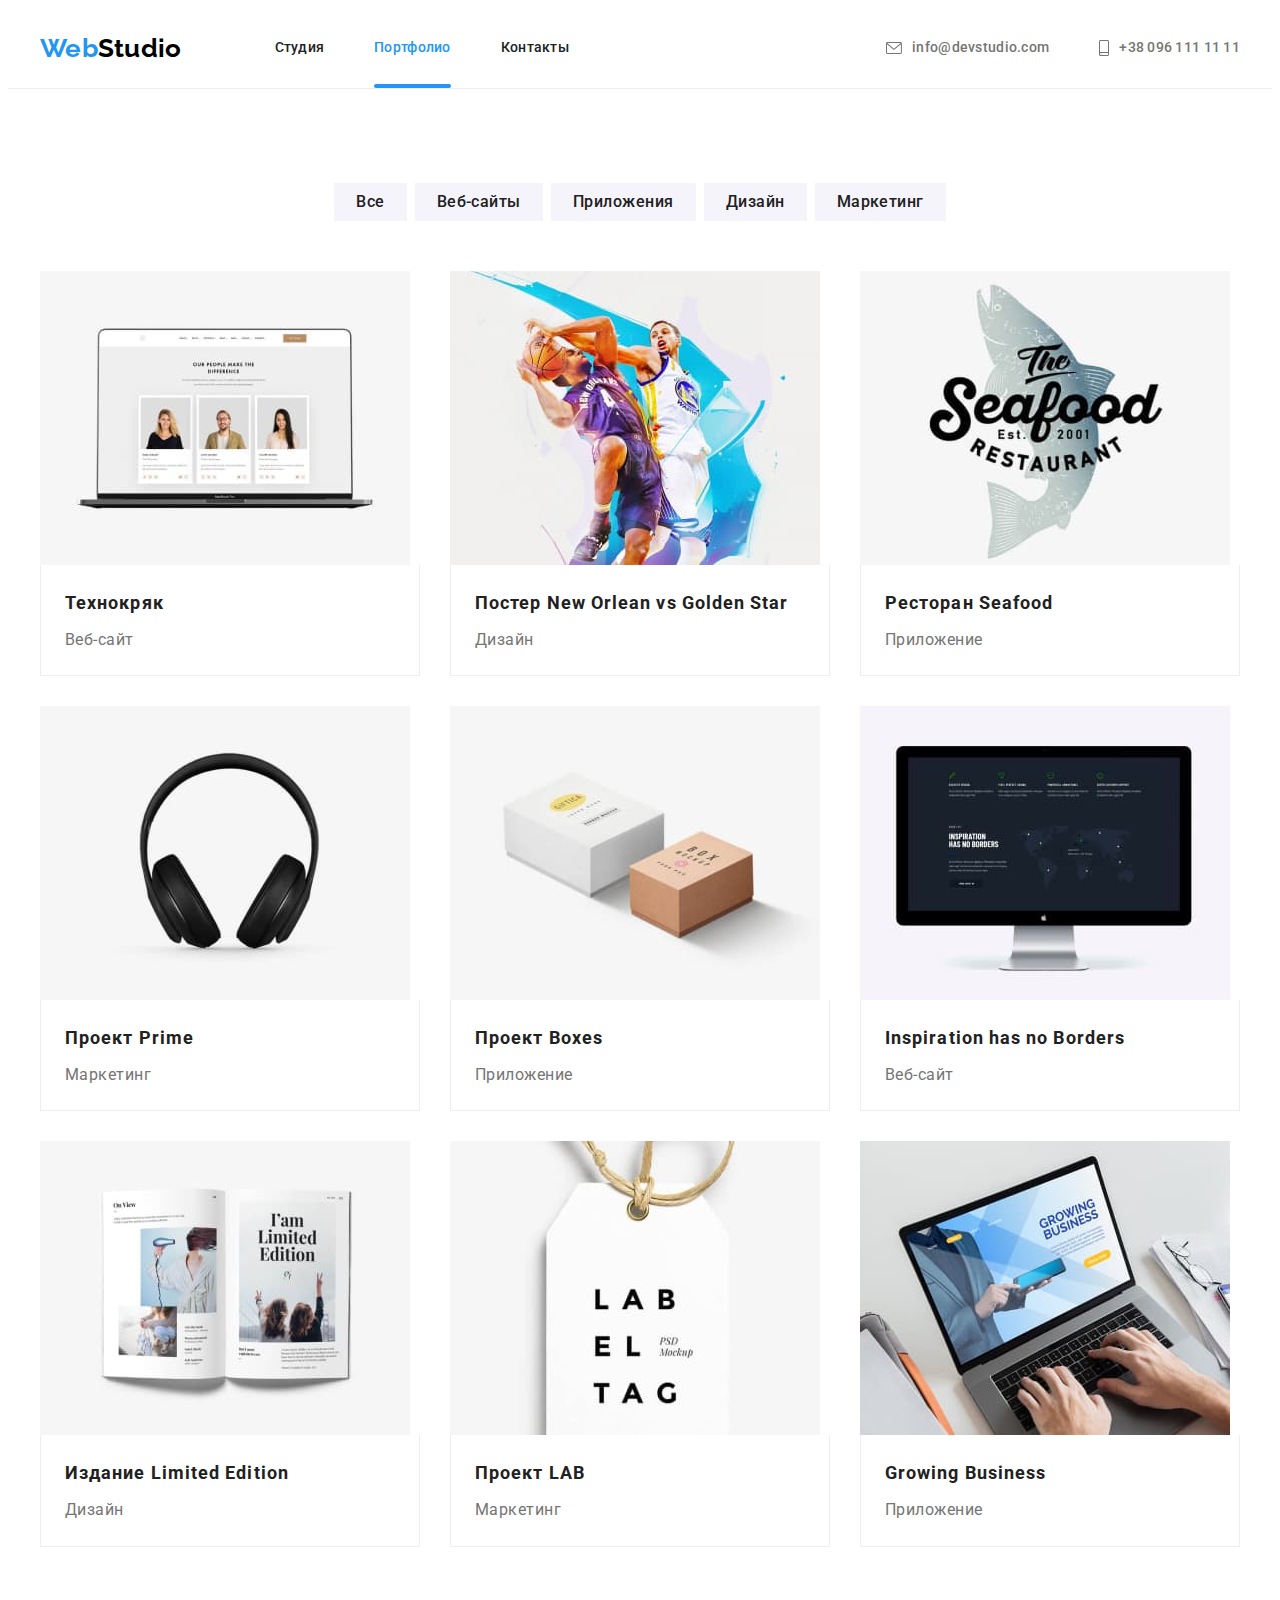
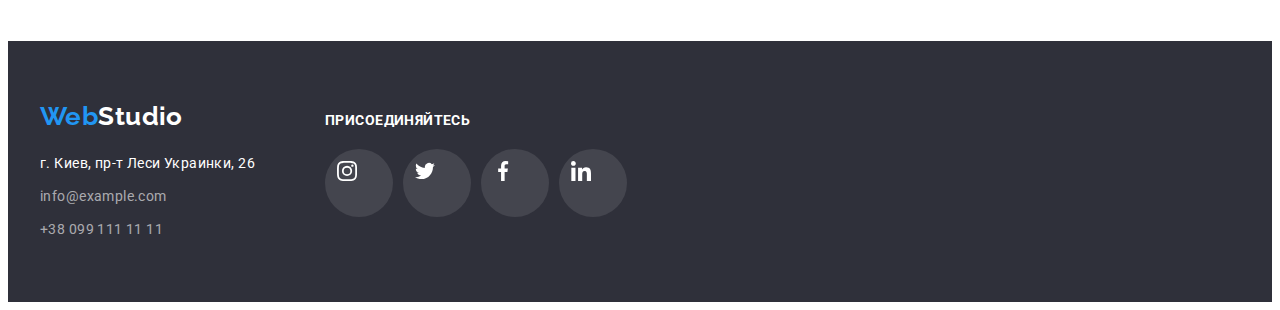
==== portfolio.html @ f6c17d94 "sass" ====
<!DOCTYPE html>
<html lang="ru">
<head>
    <meta charset="UTF-8">
    <meta http-equiv="X-UA-Compatible" content="IE=edge">
    <meta name="viewport" content="width=device-width, initial-scale=1.0">
    <title>Portfolio</title>
    <link rel="preconnect" href="https://fonts.gstatic.com">
    <link href="https://fonts.googleapis.com/css2?family=Raleway:wght@700&family=Roboto:wght@400;500;700&display=swap"
    rel="stylesheet">
    <link rel="stylesheet" href="https://cdnjs.cloudflare.com/ajax/libs/modern-normalize/1.0.0/modern-normalize.min.css"
        integrity="sha512-ISS7cAi1PEhQ8jnbJpJZMd29NlhNj4AWYyLOSp2CE/CsHxTCu+r+t0D2yoJudVrd0/8fTVPUVDzY5Tvli75u/g=="
        crossorigin="anonymous" referrerpolicy="no-referrer" />
    <link rel="stylesheet" href="./css/styles.css">
</head>

<body>
    <!-- Header -->
    <header class="header">
        <div class="container main-nav">
            <nav>
                <div class="main-nav">
                    <a href="" class="logo"><span class="logo-web">Web</span>Studio</a>
                    <ul class="site-nav">
                        <li class="item"><a href="index.html" class="site-nav-list">Студия</a></li>
                        <li class="item"><a href="portfolio.html" class="site-nav-list current">Портфолио</a></li>
                        <li class="item"><a href="" class="site-nav-list">Контакты</a></li>
                    </ul>
                </div>
            </nav>
            <ul class="site-link">
                <li class="item">
                    <a href="info@devstudio.com" class="link">
                        <svg class="header-icons" width=16px height=12px>
                            <use href="./images/icons.svg#icon-envelope"></use>
                        </svg>
                        info@devstudio.com</a>
                </li>
                <li class="item"><a href="tel:+380961111111" class="link">
                        <svg class="header-icons" width=10px height=16px>
                            <use href="./images/icons.svg#icon-smartphone"></use>
                        </svg>
                        +38 096 111 11 11</a></li>
            </ul>
        </div>
    </header>

    <section class="product-section">
        <!-- Скрытый заголовок -->
        <div class="container">
        <h1 class="visually-hidden">Продукт</h1>
        <ul class="product-list">
            <li class="item"><button type="button" class="product-button">Все</button></li>
            <li class="item"><button type="button" class="product-button">Веб-сайты</button></li>
            <li class="item"><button type="button" class="product-button">Приложения</button></li>
            <li class="item"><button type="button" class="product-button">Дизайн</button></li>
            <li class="item"><button type="button" class="product-button">Маркетинг</button></li>
        </ul>
        <ul class="products">
            <li class="product-item">
                <div class="portfolio-overlay">
                <img src="images/nout.jpg" alt="Веб-сайт" width="370">
                <div class="portfolio-text">
                    <p class="p-text">
                        Технокряк это современная площадка распространения коронавируса. Компании используют эту платформу для цифрового
                        шпионажа и атак на защищённые сервера конкурентов.
                    </p>
                </div>
                </div>
                <div class="title-description">
                <h2 class="product-title">Технокряк</h2>
                <p class="product-description">Веб-сайт</p>
                </div>
            </li>
            <li class="product-item"><img src="images/basket.jpg" alt="Баскетбольный постер" width="370">
                <div class="title-description">
                <h2 class="product-title">Постер New Orlean vs Golden Star</h2>
                <p class="product-description">Дизайн</p>
                </div>
            </li>
            <li class="product-item"><img src="images/seafood.jpg" alt="Логотип ресторана" width="370">
                <div class="title-description">
                <h2 class="product-title">Ресторан Seafood</h2>
                <p class="product-description">Приложение</p>
                </div>
            </li>
            <li class="product-item"><img src="images/axe.jpg" alt="Наушники" width="370">
                <div class="title-description">
                <h2 class="product-title">Проект Prime</h2>
                <p class="product-description">Маркетинг</p>
                </div>
            </li>
            <li class="product-item"><img src="images/box.jpg" alt="Коробки" width="370">
                <div class="title-description">
                <h2 class="product-title">Проект Boxes</h2>
                <p class="product-description">Приложение</p>
                </div>
            </li>
            <li class="product-item"><img src="images/mon.jpg" alt="Экран компьютера" width="370">
                <div class="title-description">
                <h2 class="product-title">Inspiration has no Borders</h2>
                <p class="product-description">Веб-сайт</p>
                </div>
            </li>
            <li class="product-item"><img src="images/mag.jpg" alt="Журнал" width="370">
                <div class="title-description">
                <h2 class="product-title">Издание Limited Edition</h2>
                <p class="product-description">Дизайн</p>
                </div>
            </li>
            <li class="product-item"><img src="images/bir.jpg" alt="Бирка" width="370">
                <div class="title-description">
                <h2 class="product-title">Проект LAB</h2>
                <p class="product-description">Маркетинг</p>
                </div>
            </li>
            <li class="product-item"><img src="images/work.jpg" alt="Ноутбук" width="370">
                <div class="title-description">
                <h2 class="product-title">Growing Business</h2>
                <p class="product-description">Приложение</p>
                </div>

        </ul>
        </div>

    </section>


<!-- Footer  -->
<footer class="footer">
    <div class="footer-container">
        <div class="address-div">
            <a href="" class="logo-footer"><span class="logo-web">Web</span>Studio</a>
            <address class="address">
                <span class="address-company">г. Киев, пр-т Леси Украинки, 26</span>
                <a href="info@example.com" class="address-link">info@example.com</a>
                <a href="tel:+380991111111" class="address-link">+38 099 111 11 11</a>
            </address>
        </div>
        <div class="address-social">
            <p class="social-tittle">Присоединяйтесь</p>
            <ul class="social-icons">
                <li class="list-social">
                    <a href="" class="footer-link">
                        <svg class="footer-svg">
                            <use href="./images/icons.svg#icon-instagram"></use>
                        </svg>
                    </a>
                </li>
                <li class="list-social">
                    <a href="" class="footer-link">
                        <svg class="footer-svg">
                            <use href="./images/icons.svg#icon-twitter"></use>
                        </svg>
                    </a>
                </li>
                <li class="list-social">
                    <a href="" class="footer-link">
                        <svg class="footer-svg">
                            <use href="./images/icons.svg#icon-facebook"></use>
                        </svg>
                    </a>
                </li>
                <li class="list-social">
                    <a href="" class="footer-link">
                        <svg class="footer-svg">
                            <use href="./images/icons.svg#icon-linkedin"></use>
                        </svg>
                    </a>
                </li>
            </ul>
        </div>
    </div>

</footer>

</body>

</html>
---- css/styles.css ----
/* title text  #212121 */
/* description #757575 */
:root {
  --title-text-color: #212121;
  --description-color: #757575;
  --accent-color: #2196f3;
  --white-color: #ffffff;
  --icons-color: #afb1b8;
  --bcg-footer: #2f303a;
  --main-margin: 30px;
}
ul {
  list-style: none;
  margin: 0;
  padding: 0;
}
p {
  margin: 0;
  padding: 0;
}

h1,
h2,
h3,
h4,
h5,
h6 {
  margin: 0;
  padding: 0;

  color: var(--title-text-color);

  font-weight: 500;
  font-size: 16px;
  line-height: 1.19;
  letter-spacing: 0.03em;
}

.container {
  width: 1200px;
  margin: 0 auto;
  padding-left: 15px;
  padding-right: 15px;
}

.section {
  padding-top: 94px;
}

img {
  display: block;
}

body {
  color: var(--description-color);

  font-family: Roboto, sans-serif;
  font-weight: 400;
  font-size: 14px;
  line-height: 1.71;
  letter-spacing: 0.03em;
}
/* HEADER  */
.header {
  border-bottom: 1px solid #ececec;

  background-color: var(--white-color);

  font-weight: 500;
  font-size: 14px;
  line-height: 1.14;
  letter-spacing: 0.02em;
}

.main-nav {
  display: flex;
  align-items: center;
}

.site-nav {
  display: flex;
}

.site-nav .item:not(:last-child),
.site-link .item:not(:last-child) {
  margin-right: 50px;
}
.site-link {
  display: flex;
  margin-left: auto;
}

.site-nav .site-nav-list {
  position: relative;
  display: block;
  padding: 32px 0;

  color: var(--title-text-color);
  text-decoration: none;

  transition: 250ms cubic-bezier(0.4, 0, 0.2, 1);
}
.site-nav .site-nav-list:hover,
.site-nav .site-nav-list:focus {
  color: var(--accent-color);
}
.site-nav .site-nav-list.current {
  color: var(--accent-color);
}

.site-nav-list.current::after {
  content: '';
  position: absolute;
  left: 0;
  bottom: 0;
  height: 4px;
  width: 100%;
  background-color: var(--accent-color);
  border-radius: 2px;
}
.site-link .link {
  display: flex;
  align-items: center;
  padding: 32px 0;

  color: var(--description-color);
  text-decoration: none;

  transition: 250ms cubic-bezier(0.4, 0, 0.2, 1);
}

.site-link .link:hover,
.site-link .link:focus {
  color: var(--accent-color);
}

.logo {
  margin-right: 93px;
}

.logo-web {
  color: var(--accent-color);
}

.header .logo {
  color: #000000;
  text-decoration: none;

  font-family: Raleway, sans-serif;
  font-weight: 700;
  font-size: 26px;
  line-height: 1.19;
}

.link .header-icons {
  border: none;
  fill: currentColor;
  margin-right: 10px;
}

/* HERO  */
.hero {
  background-color: #2f303a;
  background-image: linear-gradient(
      to right,
      rgba(47, 48, 58, 0.4),
      rgba(47, 48, 58, 0.4)
    ),
    url(../images/overlay.jpg);
  background-repeat: no-repeat;
  height: 600px;
  max-width: 1600px;
  background-size: cover;
  background-position: center;
  margin-left: auto;
  margin-right: auto;
  text-align: center;
  padding: 200px 0px;
}

.hero .hero-title {
  display: inline-block;
  color: var(--white-color);

  width: 696px;

  margin-top: 0;
  margin-bottom: var(--main-margin);

  font-weight: 900;
  font-size: 44px;
  line-height: 1.37;
  letter-spacing: 0.06em;
  text-transform: uppercase;
}

.hero .button {
  min-width: 200px;
  padding: 10px 32px;
  border: transparent;
  border-radius: 4px;

  background-color: var(--accent-color);
  color: var(--white-color);

  font-weight: 700;
  font-size: 16px;
  line-height: 1.87;
  letter-spacing: 0.06em;
  cursor: pointer;
}

.backdrop {
  position: fixed;
  width: 100%;
  height: 100%;

  background-color: rgba(0, 0, 0, 0.2);

  top: 0;
  left: 0;

  z-index: 1;

  opacity: 1;
  transition: opacity 250ms cubic-bezier(0.4, 0, 0.2, 1);
}

.backdrop.is-hidden {
  opacity: 0;
  pointer-events: none;
}

.modal {
  position: absolute;
  width: 528px;
  height: 581px;

  background-color: var(--white-color);

  border-radius: 4px;

  top: 50%;
  left: 50%;
  transform: translate(-50%, -50%);

  transition: transform 250ms cubic-bezier(0.4, 0, 0.2, 1);
}
.form {
  display: flex;
  flex-direction: column;
  padding: 0 40px;
}

.label {
  position: relative;
  display: flex;
  flex-direction: column;
  justify-content: flex-start;
  align-items: center;
}

.label-name {
  position: absolute;

  top: 0;
  left: 0;
  transform: translatey(-15px);

  font-size: 12px;
  line-height: 0.8;

  margin-bottom: 4px;

  letter-spacing: 0.01em;

  color: var(--description-color);
}

.form-icons {
  position: absolute;
  top: 0;
  left: 0;
  transform: translate(50%, 60%);

  transition: transform 250ms cubic-bezier(0.4, 0, 0.2, 1);
}

.bold {
  font-weight: 700;
  font-size: 20px;
  line-height: 0.8;
  text-align: center;
  letter-spacing: 0.03em;

  color: var(--title-text-color);

  margin-top: 40px;
  margin-bottom: 30px;
}

.input {
  width: 448px;
  height: 40px;
  border: 1px solid rgba(33, 33, 33, 0.2);
  border-radius: 4px;

  padding-left: 40px;

  margin-bottom: 28px;

  transition: transform 250ms cubic-bezier(0.4, 0, 0.2, 1);
}

.label:focus-within > .form-icons,
.label:focus-within > .input,
.label:focus-within > .textarea {
  fill: var(--accent-color);
  outline: none;
  border-color: var(--accent-color);
}

.textarea {
  resize: none;
  width: 448px;
  height: 120px;

  padding-left: 12px;
  padding-top: 10px;

  border: 1px solid rgba(33, 33, 33, 0.2);
  border-radius: 4px;

  margin-bottom: 20px;

  transition: transform 250ms cubic-bezier(0.4, 0, 0.2, 1);
}

.textarea::placeholder {
  color: rgba(0, 0, 0, 0.2);
  font-size: 16px;
  line-height: 1.25;
}

/* .check-icon {
  position: absolute;
  bottom: 120px;
  left: 0;
  transform: translateX(20%);
} */
.checkbox-label {
  display: flex;
  align-items: center;
}

.checkbox {
  position: absolute;
  clip: rect(0 0 0 0);
  width: 1px;
  height: 1px;
  margin: -1px;
}
.checkbox-text {
  display: flex;
  align-items: center;
  margin-left: 32px;
  color: var(--description-color);
  margin-bottom: 30px;
}

.checkbox:checked + .checkbox-text .checkbox-icon {
  border-color: transparent;
  background-image: url('../images/icon-check.svg');
  background-size: contain;
  background-origin: border-box;
  background-color: var(--accent-color);
}

.checkbox-link {
  padding-left: 3px;
  text-decoration: underline;
  color: var(--accent-color);
  margin-left: 0;
}

.checkbox-icon {
  position: absolute;
  left: 52px;
  width: 16px;
  height: 15px;
  border: 2px solid var(--title-text-color);
  border-radius: 4px;
  background-color: var(--white-color);

  transition: 250ms cubic-bezier(0.4, 0, 0.2, 1);
}

.submit-button {
  width: 200px;
  padding: 10px 32px;
  border: transparent;
  border-radius: 4px;

  margin-left: auto;
  margin-right: auto;

  background-color: var(--accent-color);
  color: var(--white-color);

  font-weight: 700;
  font-size: 16px;
  line-height: 1.87;
  letter-spacing: 0.06em;
  cursor: pointer;
}

.backdrop.is-hidden .modal {
  transform: translate(-50%, -50%) scale(1.1);
}

.close-button {
  position: absolute;
  right: 7px;
  top: 7px;

  display: flex;
  justify-content: center;
  align-items: center;

  width: 30px;
  height: 30px;

  fill: #000000;
  background-color: #ffffff;
  border: 1px solid rgba(0, 0, 0, 0.1);
  border-radius: 50px;

  cursor: pointer;
}

.close-button:hover,
.close-button:focus {
  fill: var(--accent-color);
}

/* ADVANTAGE  */

.visually-hidden {
  position: absolute;
  clip: rect(0 0 0 0);
  width: 1px;
  height: 1px;
  margin: -1px;
}

.advantage {
  background-color: var(--white-color);
}

.advantage-list {
  display: flex;
}

/* .advantage-list .box {
  width: 270px;
} */

.advantage-list .box:not(:last-child) {
  margin-right: var(--main-margin);
}

.advantage-title {
  font-weight: 700;
  font-size: 14px;
  line-height: 1.14;
  letter-spacing: 0.03em;
  text-transform: uppercase;
  margin-bottom: 10px;
}

.icons {
  display: flex;
  align-items: center;
  justify-content: center;
  width: 270px;
  height: 120px;
  margin-bottom: var(--main-margin);
  background-color: #f5f4fa;
}

/* FRAMEWORK */

.framework-list {
  display: flex;
  z-index: 2;
}

.framework-list .box:not(:last-child) {
  margin-right: var(--main-margin);
}

.framework-section {
  padding: 94px 0;
}

.overlay {
  position: relative;
  overflow: hidden;
}

.framework-description {
  position: absolute;
  bottom: 0;
  left: 0;
  width: 100%;
  height: 70px;
  background-color: rgba(47, 48, 58, 0.8);
}

.framework-description .text {
  color: var(--white-color);
  font-weight: 700;
  font-size: 14px;
  line-height: 1.14;
  text-align: center;
  letter-spacing: 0.03em;
  text-transform: uppercase;
  padding-top: 27px;
  padding-bottom: 27px;
}

/* TEAM  */
.section-title {
  font-weight: 700;
  font-size: 36px;
  line-height: 1.17;
  text-align: center;
  letter-spacing: 0.03em;

  margin-bottom: 50px;
}
.team-section {
  background-color: #f5f4fa;
}

.team-section {
  padding: 94px 0;
}

.team-desctiption {
  font-size: 16px;
  line-height: 1.19;
  letter-spacing: 0.03em;
}

.team-list {
  display: flex;
}

.team-list .team-box:not(:last-child) {
  margin-right: 30px;
}

.team-list .team-box {
  background-color: #fff;
  border-radius: 0px 0px 4px 4px;
  box-shadow: 0px 1px 3px rgba(0, 0, 0, 0.12), 0px 1px 1px rgba(0, 0, 0, 0.14),
    0px 2px 1px rgba(0, 0, 0, 0.2);
}

.image-description {
  padding-top: 30px;
  padding-bottom: 16px;
  text-align: center;
}

.team-title {
  margin-bottom: 10px;
}

.team-social {
  padding-right: 32px;
  padding-left: 32px;
  padding-bottom: 30px;
}

.svg-list {
  display: flex;
}

.svg-list .list-social:not(:last-child) {
  margin-right: 10px;
}

.team-svg {
  width: 20px;
  height: 20px;
  /* fill: var(--icons-color); */
}

.team-link:hover,
.team-link:focus {
  fill: var(--white-color);
  background-color: var(--accent-color);
  border-radius: 50%;
}

.team-link {
  display: inline-flex;
  padding: 12px 12px;
  fill: var(--icons-color);

  transition: 250ms cubic-bezier(0.4, 0, 0.2, 1);
}

/* CLIENTS */

.clients-list {
  display: flex;
  width: 170px;
  height: 92px;
}

.clients-link {
  display: flex;
  justify-content: center;
  align-items: center;
  width: 100%;
  height: 100%;
  fill: var(--icons-color);
  border: 1px solid;
  border-color: var(--icons-color);
  border-radius: 4px;

  transition: 250ms cubic-bezier(0.4, 0, 0.2, 1);
}

.clients-title {
  font-weight: 700;
  font-size: 36px;
  line-height: 1.17;
  text-align: center;
  letter-spacing: 0.03em;

  margin-bottom: 50px;
}

.clients-list {
  width: 170px;
  height: 92px;
  /* border: 1px solid var(--icons-color);
  border-radius: 4px; */
}

.clients {
  display: flex;
}

.clients .clients-list:not(:last-child) {
  margin-right: var(--main-margin);
}

.clients-link:hover,
.clients-link:focus {
  fill: var(--accent-color);
  border-color: var(--accent-color);
}

/* .clients-svg:hover,
.clients-svg:focus {
  color: var(--accent-color);
  transition: 250ms cubic-bezier(0.4, 0, 0.2, 1);
} */

.client-section {
  padding: 94px 0;
}

/* /* footer  * */

.footer {
  background-color: var(--bcg-footer);
  padding: 60px 0;
  list-style: none;
}

.footer-container {
  width: 1200px;
  margin: 0 auto;
  padding-left: 15px;
  padding-right: 15px;
  display: flex;
  align-items: baseline;
}

.address-div {
  display: inline-block;
}
.logo-footer {
  display: block;
  margin-bottom: 20px;

  color: var(--white-color);
  text-decoration: none;

  font-family: Raleway, sans-serif;
  font-weight: 700;
  font-size: 26px;
  line-height: 1.19;
}
.address-company {
  display: block;
  margin-bottom: 9px;

  color: var(--white-color);
  font-style: normal;
}
.address .address-link {
  display: block;
  color: rgba(255, 255, 255, 0.6);
  text-decoration: none;
  font-style: normal;
}

.address .address-link:not(:last-child) {
  margin-bottom: 9px;
}

.address-social .social-tittle {
  font-family: Roboto;
  font-style: normal;
  font-weight: 700;
  font-size: 14px;
  line-height: 1.14;
  letter-spacing: 0.03em;
  text-transform: uppercase;
  color: var(--white-color);

  padding-bottom: 20px;
}

.address-social {
  margin-left: 70px;
}

.svg-list {
  display: flex;
}

.svg-list .list-social:not(:last-child) {
  margin-right: 10px;
}

.footer-svg {
  width: 20px;
  height: 20px;
}

.footer-link:hover,
.footer-link:focus {
  fill: var(--white-color);
  background-color: var(--accent-color);
  border-radius: 50%;
}

.footer-link {
  width: 44px;
  height: 44px;
  padding: 12px 12px;
  display: inline-flex;
  fill: var(--white-color);
  border-radius: 50%;
  background-color: rgba(255, 255, 255, 0.1);

  transition: 250ms cubic-bezier(0.4, 0, 0.2, 1);
}

.social-icons .list-social:not(:last-child) {
  margin-right: 10px;
}

.social-icons {
  display: flex;
}

/* FORMS */

.form-tittle {
  font-family: Roboto;
  font-style: normal;
  font-weight: 700;
  font-size: 14px;
  line-height: 1.14;
  letter-spacing: 0.03em;
  text-transform: uppercase;
  color: var(--white-color);

  padding-bottom: 20px;
}

.email-forms {
  margin-left: 93px;
}

.email {
  background-color: var(--bcg-footer);

  width: 358px;
  height: 50px;

  border: 1px solid rgba(255, 255, 255, 0.3);
  border-radius: 4px;

  font-weight: 400;
  font-size: 16px;
  line-height: 1.13;

  letter-spacing: 0.03em;

  color: rgba(255, 255, 255, 0.6);

  padding-left: 16px;
}

.email:focus {
  outline: none;
  border-color: var(--accent-color);
}

.email-button {
  background-color: var(--accent-color);

  min-width: 200px;
  height: 50px;

  width: 200px;
  padding: 10px 32px;
  border: transparent;
  border-radius: 4px;

  background-color: var(--accent-color);
  color: var(--white-color);

  font-weight: 700;
  font-size: 16px;
  line-height: 1.87;
  letter-spacing: 0.06em;
  cursor: pointer;
  box-shadow: 0px 4px 4px rgba(0, 0, 0, 0.15);

  text-align: start;

  margin-left: 12px;
}

.email-label {
  position: relative;
  display: inline-flex;
}

.email-icon {
  position: absolute;

  top: 0;
  right: 25px;
  transform: translateY(50%);
}

/* Portfolio products */

.product-section {
  background-color: var(--white-color);

  padding: 94px 0;
}

.product-list {
  display: flex;
  justify-content: center;
  margin-bottom: 50px;
}

.product-list .item:not(:last-child) {
  margin-right: 8px;
}

.product-list .product-button {
  font-family: Roboto;
  font-style: normal;
  font-weight: 500;
  font-size: 16px;
  line-height: 1.6;
  letter-spacing: 0.03em;
  color: var(--title-text-color);
  background-color: #f5f4fa;
  border: none;

  transition: 250ms cubic-bezier(0.4, 0, 0.2, 1);

  padding: 6px 22px;
}

.product-list .product-button:hover,
.product-list .product-button:focus {
  color: var(--white-color);
  background-color: var(--accent-color);

  font-weight: 500;
  font-size: 16px;
  line-height: 1.6;
  letter-spacing: 0.03em;
  cursor: pointer;
  box-shadow: 0px 3px 1px rgba(0, 0, 0, 0.1), 0px 1px 2px rgba(0, 0, 0, 0.08),
    0px 2px 2px rgba(0, 0, 0, 0.12);
}

.product-title {
  font-weight: 700;
  font-size: 18px;
  line-height: 2;
  letter-spacing: 0.06em;

  margin-bottom: 4px;
}

.product-description {
  font-weight: 400;
  font-size: 16px;
  line-height: 1.9;
  letter-spacing: 0.03em;
}

.title-description {
  padding: 20px 24px;
  border-left: 1px solid #eeeeee;
  border-right: 1px solid #eeeeee;
  border-bottom: 1px solid #eeeeee;
}

.products {
  display: flex;
  flex-wrap: wrap;
  margin-right: calc(-1 * var(--main-margin));
  margin-bottom: calc(-1 * var(--main-margin));
}

.products > .product-item {
  flex-basis: calc(100% / 3 - var(--main-margin));
  margin-right: var(--main-margin);
  margin-bottom: var(--main-margin);

  transition: 250ms cubic-bezier(0.4, 0, 0.2, 1);
}

.products .product-item:hover,
.products .product-item:focus {
  box-shadow: 0px 1px 1px rgba(0, 0, 0, 0.12), 0px 4px 4px rgba(0, 0, 0, 0.06),
    1px 4px 6px rgba(0, 0, 0, 0.16);
  cursor: pointer;
}

.portfolio-overlay {
  position: relative;
  overflow: hidden;
}

.portfolio-text {
  position: absolute;
  width: 100%;
  height: 100%;
  top: 0;
  left: 0;
  padding: 63px 24px;
  background-color: rgba(33, 150, 243, 0.9);

  transform: translateY(100%);
  opacity: 0;

  transition: transform 250ms cubic-bezier(0.4, 0, 0.2, 1),
    opacity 250ms cubic-bezier(0.4, 0, 0.2, 1);
}

.product-item:hover .portfolio-text,
.product-item:focus .portfolio-text {
  transform: translateY(0);
  opacity: 1;
  cursor: pointer;
}
.p-text {
  color: var(--white-color);
  font-size: 18px;
  line-height: 1.56;
}
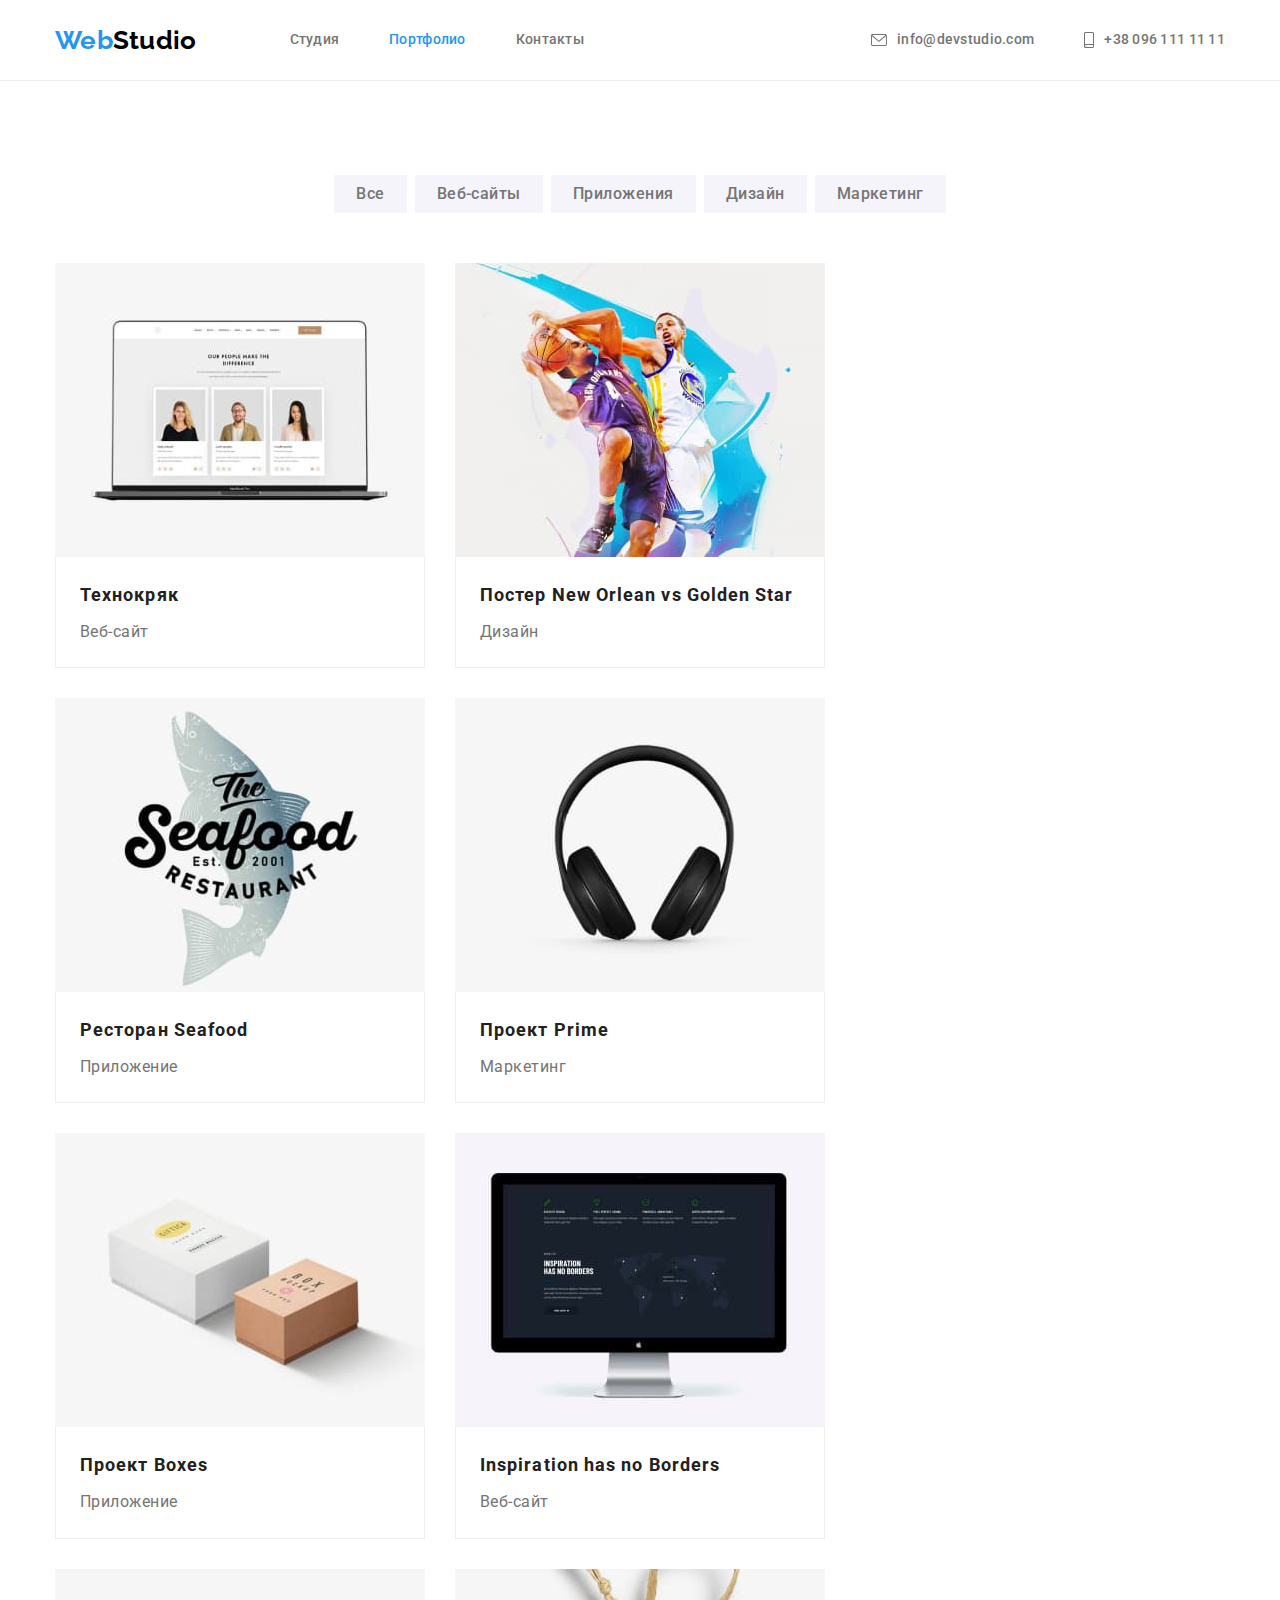
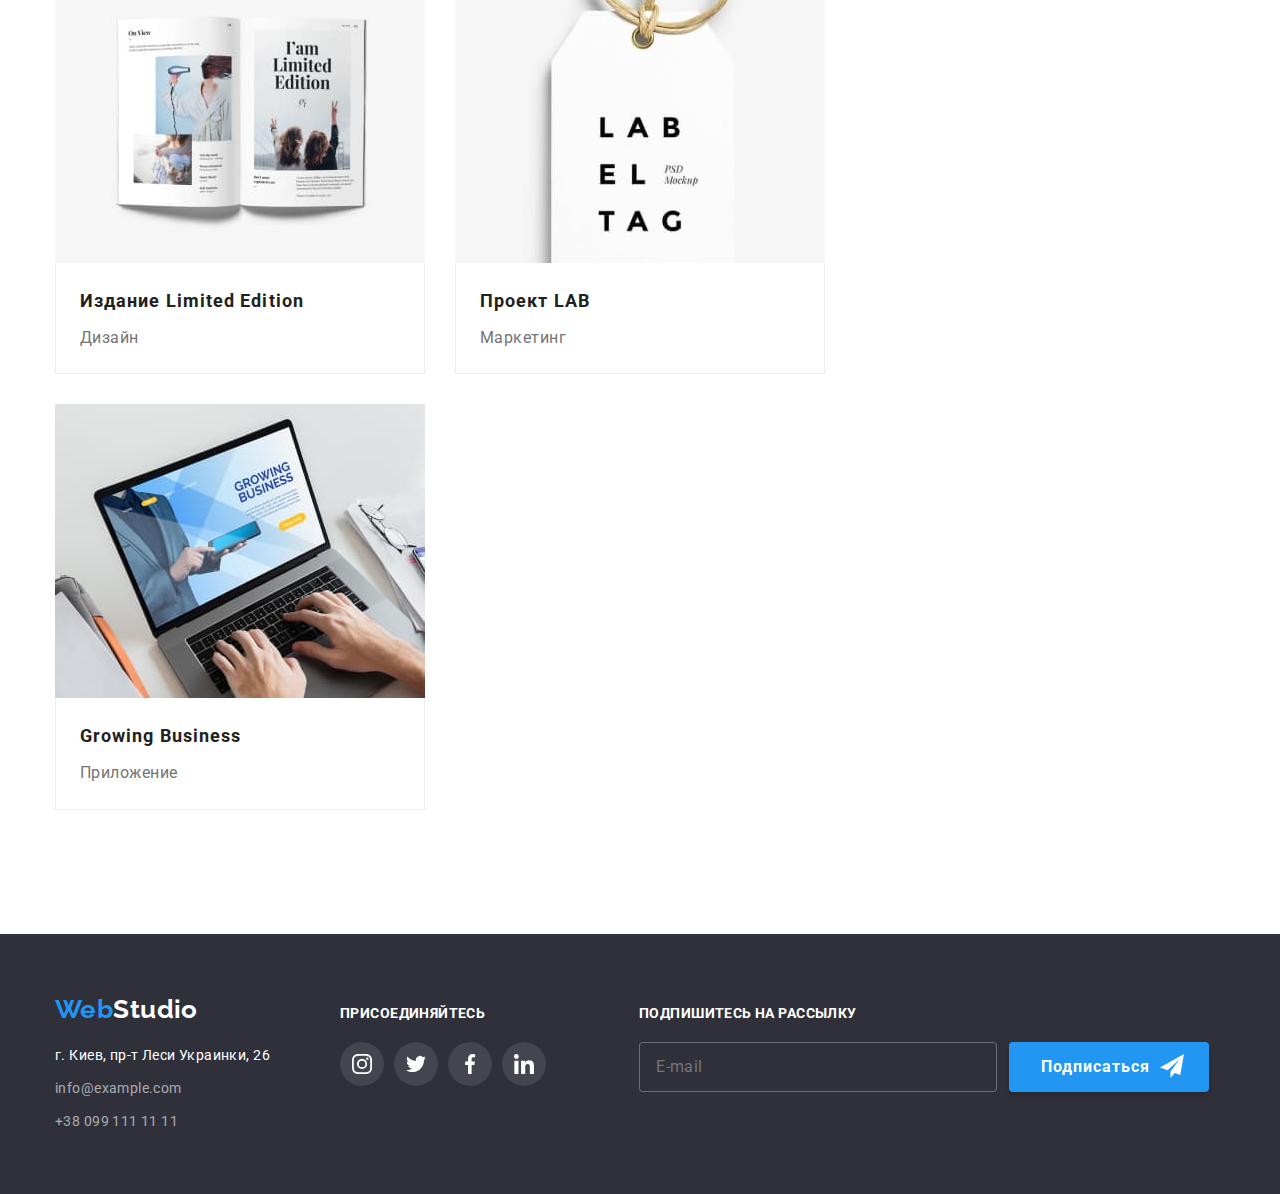
==== commit ae092831: "sass" ====
--- a/portfolio.html
+++ b/portfolio.html
@@ -8,168 +8,182 @@
     <link rel="preconnect" href="https://fonts.gstatic.com">
     <link href="https://fonts.googleapis.com/css2?family=Raleway:wght@700&family=Roboto:wght@400;500;700&display=swap"
     rel="stylesheet">
-    <link rel="stylesheet" href="https://cdnjs.cloudflare.com/ajax/libs/modern-normalize/1.0.0/modern-normalize.min.css"
-        integrity="sha512-ISS7cAi1PEhQ8jnbJpJZMd29NlhNj4AWYyLOSp2CE/CsHxTCu+r+t0D2yoJudVrd0/8fTVPUVDzY5Tvli75u/g=="
-        crossorigin="anonymous" referrerpolicy="no-referrer" />
-    <link rel="stylesheet" href="./css/styles.css">
+    <link rel="stylesheet" href="./css/main.min.css">
 </head>
 
 <body>
     <!-- Header -->
     <header class="header">
-        <div class="container main-nav">
-            <nav>
-                <div class="main-nav">
-                    <a href="" class="logo"><span class="logo-web">Web</span>Studio</a>
-                    <ul class="site-nav">
-                        <li class="item"><a href="index.html" class="site-nav-list">Студия</a></li>
-                        <li class="item"><a href="portfolio.html" class="site-nav-list current">Портфолио</a></li>
-                        <li class="item"><a href="" class="site-nav-list">Контакты</a></li>
-                    </ul>
-                </div>
-            </nav>
-            <ul class="site-link">
-                <li class="item">
-                    <a href="info@devstudio.com" class="link">
-                        <svg class="header-icons" width=16px height=12px>
-                            <use href="./images/icons.svg#icon-envelope"></use>
-                        </svg>
-                        info@devstudio.com</a>
-                </li>
-                <li class="item"><a href="tel:+380961111111" class="link">
-                        <svg class="header-icons" width=10px height=16px>
-                            <use href="./images/icons.svg#icon-smartphone"></use>
-                        </svg>
-                        +38 096 111 11 11</a></li>
-            </ul>
+        <div class="container">
+            <div class="main-nav">
+                <nav>
+                    <div class="navigation">
+                        <a href="" class="navigation__logo"><span class="logo--blue">Web</span>Studio</a>
+                        <ul class="navigation__site-nav">
+                            <li class="navigation__item"><a href="index.html"
+                                    class="navigation__link">Студия</a></li>
+                            <li class="navigation__item"><a href="portfolio.html" class="navigation__link navigation__link--current">Портфолио</a>
+                            </li>
+                            <li class="navigation__item"><a href="" class="navigation__link">Контакты</a></li>
+                        </ul>
+                    </div>
+                </nav>
+                <ul class="site-link">
+                    <li class="site-link__item">
+                        <a href="info@devstudio.com" class="site-link__info">
+                            <svg class="site-link__icons" width=16px height=12px>
+                                <use href="./images/icons.svg#icon-envelope"></use>
+                            </svg>
+                            info@devstudio.com</a>
+                    </li>
+                    <li class="site-link__item"><a href="tel:+380961111111" class="site-link__info">
+                            <svg class="site-link__icons" width=10px height=16px>
+                                <use href="./images/icons.svg#icon-smartphone"></use>
+                            </svg>
+                            +38 096 111 11 11</a></li>
+                </ul>
+            </div>
         </div>
     </header>
 
+<main>
     <section class="product-section">
-        <!-- Скрытый заголовок -->
         <div class="container">
+            <!-- Скрытый заголовок -->
         <h1 class="visually-hidden">Продукт</h1>
-        <ul class="product-list">
-            <li class="item"><button type="button" class="product-button">Все</button></li>
-            <li class="item"><button type="button" class="product-button">Веб-сайты</button></li>
-            <li class="item"><button type="button" class="product-button">Приложения</button></li>
-            <li class="item"><button type="button" class="product-button">Дизайн</button></li>
-            <li class="item"><button type="button" class="product-button">Маркетинг</button></li>
+        <ul class="product-type">
+            <li class="product-type__item"><button type="button" class="product-type__button">Все</button></li>
+            <li class="product-type__item"><button type="button" class="product-type__button">Веб-сайты</button></li>
+            <li class="product-type__item"><button type="button" class="product-type__button">Приложения</button></li>
+            <li class="product-type__item"><button type="button" class="product-type__button">Дизайн</button></li>
+            <li class="product-type__item"><button type="button" class="product-type__button">Маркетинг</button></li>
         </ul>
         <ul class="products">
-            <li class="product-item">
-                <div class="portfolio-overlay">
+            <li class="products__item">
+                <div class="products__overlay">
                 <img src="images/nout.jpg" alt="Веб-сайт" width="370">
-                <div class="portfolio-text">
-                    <p class="p-text">
+                <div class="products__textdiv">
+                    <p class="products__text">
                         Технокряк это современная площадка распространения коронавируса. Компании используют эту платформу для цифрового
                         шпионажа и атак на защищённые сервера конкурентов.
                     </p>
                 </div>
                 </div>
-                <div class="title-description">
-                <h2 class="product-title">Технокряк</h2>
-                <p class="product-description">Веб-сайт</p>
+                <div class="products__title-description">
+                <h2 class="products__title">Технокряк</h2>
+                <p class="products__description">Веб-сайт</p>
                 </div>
             </li>
-            <li class="product-item"><img src="images/basket.jpg" alt="Баскетбольный постер" width="370">
-                <div class="title-description">
-                <h2 class="product-title">Постер New Orlean vs Golden Star</h2>
-                <p class="product-description">Дизайн</p>
+            <li class="products__item"><img src="images/basket.jpg" alt="Баскетбольный постер" width="370">
+                <div class="products__title-description">
+                <h2 class="products__title">Постер New Orlean vs Golden Star</h2>
+                <p class="products__description">Дизайн</p>
                 </div>
             </li>
-            <li class="product-item"><img src="images/seafood.jpg" alt="Логотип ресторана" width="370">
-                <div class="title-description">
-                <h2 class="product-title">Ресторан Seafood</h2>
-                <p class="product-description">Приложение</p>
+            <li class="products__item"><img src="images/seafood.jpg" alt="Логотип ресторана" width="370">
+                <div class="products__title-description">
+                <h2 class="products__title">Ресторан Seafood</h2>
+                <p class="products__description">Приложение</p>
                 </div>
             </li>
-            <li class="product-item"><img src="images/axe.jpg" alt="Наушники" width="370">
-                <div class="title-description">
-                <h2 class="product-title">Проект Prime</h2>
-                <p class="product-description">Маркетинг</p>
+            <li class="products__item"><img src="images/axe.jpg" alt="Наушники" width="370">
+                <div class="products__title-description">
+                <h2 class="products__title">Проект Prime</h2>
+                <p class="products__description">Маркетинг</p>
                 </div>
             </li>
-            <li class="product-item"><img src="images/box.jpg" alt="Коробки" width="370">
-                <div class="title-description">
-                <h2 class="product-title">Проект Boxes</h2>
-                <p class="product-description">Приложение</p>
+            <li class="products__item"><img src="images/box.jpg" alt="Коробки" width="370">
+                <div class="products__title-description">
+                <h2 class="products__title">Проект Boxes</h2>
+                <p class="products__description">Приложение</p>
                 </div>
             </li>
-            <li class="product-item"><img src="images/mon.jpg" alt="Экран компьютера" width="370">
-                <div class="title-description">
-                <h2 class="product-title">Inspiration has no Borders</h2>
-                <p class="product-description">Веб-сайт</p>
+            <li class="products__item"><img src="images/mon.jpg" alt="Экран компьютера" width="370">
+                <div class="products__title-description">
+                <h2 class="products__title">Inspiration has no Borders</h2>
+                <p class="products__description">Веб-сайт</p>
                 </div>
             </li>
-            <li class="product-item"><img src="images/mag.jpg" alt="Журнал" width="370">
-                <div class="title-description">
-                <h2 class="product-title">Издание Limited Edition</h2>
-                <p class="product-description">Дизайн</p>
+            <li class="products__item"><img src="images/mag.jpg" alt="Журнал" width="370">
+                <div class="products__title-description">
+                <h2 class="products__title">Издание Limited Edition</h2>
+                <p class="products__description">Дизайн</p>
                 </div>
             </li>
-            <li class="product-item"><img src="images/bir.jpg" alt="Бирка" width="370">
-                <div class="title-description">
-                <h2 class="product-title">Проект LAB</h2>
-                <p class="product-description">Маркетинг</p>
+            <li class="products__item"><img src="images/bir.jpg" alt="Бирка" width="370">
+                <div class="products__title-description">
+                <h2 class="products__title">Проект LAB</h2>
+                <p class="products__description">Маркетинг</p>
                 </div>
             </li>
-            <li class="product-item"><img src="images/work.jpg" alt="Ноутбук" width="370">
-                <div class="title-description">
-                <h2 class="product-title">Growing Business</h2>
-                <p class="product-description">Приложение</p>
+            <li class="products__item"><img src="images/work.jpg" alt="Ноутбук" width="370">
+                <div class="products__title-description">
+                <h2 class="products__title">Growing Business</h2>
+                <p class="products__description">Приложение</p>
                 </div>
 
         </ul>
         </div>
 
     </section>
-
+</main>
 
 <!-- Footer  -->
 <footer class="footer">
     <div class="footer-container">
         <div class="address-div">
-            <a href="" class="logo-footer"><span class="logo-web">Web</span>Studio</a>
+            <a href="" class="logo-footer"><span class="logo--blue">Web</span>Studio</a>
             <address class="address">
-                <span class="address-company">г. Киев, пр-т Леси Украинки, 26</span>
-                <a href="info@example.com" class="address-link">info@example.com</a>
-                <a href="tel:+380991111111" class="address-link">+38 099 111 11 11</a>
+                <span class="address__company">г. Киев, пр-т Леси Украинки, 26</span>
+                <a href="info@example.com" class="address__link">info@example.com</a>
+                <a href="tel:+380991111111" class="address__link">+38 099 111 11 11</a>
             </address>
         </div>
         <div class="address-social">
-            <p class="social-tittle">Присоединяйтесь</p>
-            <ul class="social-icons">
-                <li class="list-social">
-                    <a href="" class="footer-link">
-                        <svg class="footer-svg">
+            <p class="address-social__tittle">Присоединяйтесь</p>
+            <ul class="address-social__list">
+                <li class="address-social__item">
+                    <a href="" class="address-social__link">
+                        <svg class="address-social__icons">
                             <use href="./images/icons.svg#icon-instagram"></use>
                         </svg>
                     </a>
                 </li>
-                <li class="list-social">
-                    <a href="" class="footer-link">
-                        <svg class="footer-svg">
+                <li class="address-social__item">
+                    <a href="" class="address-social__link">
+                        <svg class="address-social__icons">
                             <use href="./images/icons.svg#icon-twitter"></use>
                         </svg>
                     </a>
                 </li>
-                <li class="list-social">
-                    <a href="" class="footer-link">
-                        <svg class="footer-svg">
+                <li class="address-social__item">
+                    <a href="" class="address-social__link">
+                        <svg class="address-social__icons">
                             <use href="./images/icons.svg#icon-facebook"></use>
                         </svg>
                     </a>
                 </li>
-                <li class="list-social">
-                    <a href="" class="footer-link">
-                        <svg class="footer-svg">
+                <li class="address-social__item">
+                    <a href="" class="address-social__link">
+                        <svg class="address-social__icons">
                             <use href="./images/icons.svg#icon-linkedin"></use>
                         </svg>
                     </a>
                 </li>
             </ul>
         </div>
+
+        <form class="email-form">
+            <p class="email-form__tittle">Подпишитесь на рассылку</p>
+            <label class="email__label">
+                <input type="email" name="email" class="email-form__link" placeholder="E-mail">
+                <button class="email-form__button" type="submit">Подписаться
+                    <svg class="email-form__icon" width=24px height=24px>
+                        <use href="./images/icons.svg#icon-icon-send-1"></use>
+                    </svg>
+                </button>
+            </label>
+        </form>
     </div>
 
 </footer>
--- a/css/main.min.css
+++ b/css/main.min.css
@@ -0,0 +1,3 @@
+/*! modern-normalize v1.1.0 | MIT License | https://github.com/sindresorhus/modern-normalize */*,::before,::after{-webkit-box-sizing:border-box;box-sizing:border-box}html{line-height:1.15;-webkit-text-size-adjust:100%;-moz-tab-size:4;-o-tab-size:4;tab-size:4}body{margin:0;font-family:system-ui,-apple-system,"Segoe UI",Roboto,Helvetica,Arial,sans-serif,"Apple Color Emoji","Segoe UI Emoji"}hr{height:0;color:inherit}abbr[title]{-webkit-text-decoration:underline dotted;text-decoration:underline dotted}b,strong{font-weight:bolder}code,kbd,samp,pre{font-family:ui-monospace, SFMono-Regular, Consolas, 'Liberation Mono', Menlo,+ monospace;font-size:1em}small{font-size:80%}sub,sup{font-size:75%;line-height:0;position:relative;vertical-align:baseline}sub{bottom:-0.25em}sup{top:-0.5em}table{text-indent:0;border-color:inherit}button,input,optgroup,select,textarea{font-family:inherit;font-size:100%;line-height:1.15;margin:0}button,select{text-transform:none}button,[type='button'],[type='reset'],[type='submit']{-webkit-appearance:button}::-moz-focus-inner{border-style:none;padding:0}:-moz-focusring{outline:1px dotted ButtonText}:-moz-ui-invalid{box-shadow:none}legend{padding:0}progress{vertical-align:baseline}::-webkit-inner-spin-button,::-webkit-outer-spin-button{height:auto}[type='search']{-webkit-appearance:textfield;outline-offset:-2px}::-webkit-search-decoration{-webkit-appearance:none}::-webkit-file-upload-button{-webkit-appearance:button;font:inherit}summary{display:list-item}ul{list-style:none;margin:0;padding:0}p{margin:0;padding:0}h1,h2,h3,h4,h5,h6{margin:0;padding:0;color:#212121;font-weight:500;font-size:16px;line-height:1.19;letter-spacing:0.03em}.container{width:1200px;margin:0 auto;padding-left:15px;padding-right:15px}.section{padding-top:94px}img{display:block}body{color:#757575;font-family:Roboto, sans-serif;font-weight:400;font-size:14px;line-height:1.71;letter-spacing:0.03em}.visually-hidden{position:absolute;clip:rect(0 0 0 0);width:1px;height:1px;margin:-1px}.main-nav,.navigation,.site-link__info,.form__checkbox-text{display:-webkit-box;display:-ms-flexbox;display:flex;-webkit-box-align:center;-ms-flex-align:center;align-items:center}.form__close-button,.advantage__icons,.clients__link{display:-webkit-box;display:-ms-flexbox;display:flex;-webkit-box-align:center;-ms-flex-align:center;align-items:center;-webkit-box-pack:center;-ms-flex-pack:center;justify-content:center}.header{border-bottom:1px solid #ececec;background-color:#fff;font-weight:500;font-size:14px;line-height:1.14;letter-spacing:0.02em}.navigation__site-nav{display:-webkit-box;display:-ms-flexbox;display:flex}.navigation__item:not(:last-child),.site-link__item:not(:last-child){margin-right:50px}.site-link{display:-webkit-box;display:-ms-flexbox;display:flex;margin-left:auto}.navigation__link{position:relative;display:block;padding:32px 0;color:var(--title-text-color);text-decoration:none;-webkit-transition:250ms cubic-bezier(0.4, 0, 0.2, 1);transition:250ms cubic-bezier(0.4, 0, 0.2, 1)}.navigation__link__link:hover,.navigation__link__link:focus{color:#2196f3}.navigation__link:hover,.navigation__link:focus{color:#2196f3}.navigation__link--current{color:#2196f3}.navigation__link--current::after{content:'';position:absolute;left:0;bottom:0;height:4px;width:100%;background-color:var(--accent-color);border-radius:2px}.site-link__info{padding:32px 0;color:#757575;text-decoration:none;-webkit-transition:250ms cubic-bezier(0.4, 0, 0.2, 1);transition:250ms cubic-bezier(0.4, 0, 0.2, 1)}.site-link__info:hover,.site-link__info:focus{color:#2196f3}.logo--blue{color:#2196f3}.navigation__logo{color:#000000;text-decoration:none;font-family:Raleway, sans-serif;font-weight:700;font-size:26px;line-height:1.19;margin-right:93px}.site-link__icons{border:none;fill:currentColor;margin-right:10px}.hero{background-color:#2f303a;background-image:-webkit-gradient(linear, left top, right top, from(rgba(47,48,58,0.4)), to(rgba(47,48,58,0.4))),url(../images/overlay.jpg);background-image:linear-gradient(to right, rgba(47,48,58,0.4), rgba(47,48,58,0.4)),url(../images/overlay.jpg);background-repeat:no-repeat;height:600px;max-width:1600px;background-size:cover;background-position:center;margin-left:auto;margin-right:auto;text-align:center;padding:200px 0px}.hero__title{display:inline-block;color:#fff;width:696px;margin-top:0;margin-bottom:30px;font-weight:900;font-size:44px;line-height:1.37;letter-spacing:0.06em;text-transform:uppercase}.button{min-width:200px;padding:10px 32px;border:transparent;border-radius:4px;background-color:#2196f3;color:#fff;font-weight:700;font-size:16px;line-height:1.87;letter-spacing:0.06em;cursor:pointer}.backdrop{position:fixed;width:100%;height:100%;background-color:rgba(0,0,0,0.2);top:0;left:0;z-index:1;opacity:1;-webkit-transition:opacity 250ms cubic-bezier(0.4, 0, 0.2, 1);transition:opacity 250ms cubic-bezier(0.4, 0, 0.2, 1)}.backdrop--is-hidden{opacity:0;pointer-events:none}.modal{position:absolute;width:528px;height:581px;background-color:#fff;border-radius:4px;top:50%;left:50%;-webkit-transform:translate(-50%, -50%);transform:translate(-50%, -50%);-webkit-transition:-webkit-transform 250ms cubic-bezier(0.4, 0, 0.2, 1);transition:-webkit-transform 250ms cubic-bezier(0.4, 0, 0.2, 1);transition:transform 250ms cubic-bezier(0.4, 0, 0.2, 1);transition:transform 250ms cubic-bezier(0.4, 0, 0.2, 1), -webkit-transform 250ms cubic-bezier(0.4, 0, 0.2, 1)}.backdrop--is-hidden .modal{-webkit-transform:translate(-50%, -50%) scale(1.1);transform:translate(-50%, -50%) scale(1.1)}.form{display:-webkit-box;display:-ms-flexbox;display:flex;-webkit-box-orient:vertical;-webkit-box-direction:normal;-ms-flex-direction:column;flex-direction:column;padding:0 40px}.form__label{position:relative;display:-webkit-box;display:-ms-flexbox;display:flex;-webkit-box-pack:start;-ms-flex-pack:start;justify-content:flex-start;-webkit-box-align:center;-ms-flex-align:center;align-items:center;-webkit-box-orient:vertical;-webkit-box-direction:normal;-ms-flex-direction:column;flex-direction:column}.form__label-name{position:absolute;top:0;left:0;-webkit-transform:translatey(-15px);transform:translatey(-15px);font-size:12px;line-height:0.8;margin-bottom:4px;letter-spacing:0.01em;color:#757575}.form__icons{position:absolute;top:0;left:0;-webkit-transform:translate(50%, 60%);transform:translate(50%, 60%);-webkit-transition:-webkit-transform 250ms cubic-bezier(0.4, 0, 0.2, 1);transition:-webkit-transform 250ms cubic-bezier(0.4, 0, 0.2, 1);transition:transform 250ms cubic-bezier(0.4, 0, 0.2, 1);transition:transform 250ms cubic-bezier(0.4, 0, 0.2, 1), -webkit-transform 250ms cubic-bezier(0.4, 0, 0.2, 1)}.form__tittle--bold{font-weight:700;font-size:20px;line-height:0.8;text-align:center;letter-spacing:0.03em;color:#212121;margin-top:40px;margin-bottom:30px}.form__input{width:448px;height:40px;border:1px solid rgba(33,33,33,0.2);border-radius:4px;padding-left:40px;margin-bottom:28px;-webkit-transition:-webkit-transform 250ms cubic-bezier(0.4, 0, 0.2, 1);transition:-webkit-transform 250ms cubic-bezier(0.4, 0, 0.2, 1);transition:transform 250ms cubic-bezier(0.4, 0, 0.2, 1);transition:transform 250ms cubic-bezier(0.4, 0, 0.2, 1), -webkit-transform 250ms cubic-bezier(0.4, 0, 0.2, 1)}.form__label:focus-within>.form__icons,.form__label:focus-within>.form__input,.form__label:focus-within>.form__textarea{fill:#2196f3;outline:none;border-color:#2196f3}.form__textarea{resize:none;width:448px;height:120px;padding-left:12px;padding-top:10px;border:1px solid rgba(33,33,33,0.2);border-radius:4px;margin-bottom:20px;-webkit-transition:-webkit-transform 250ms cubic-bezier(0.4, 0, 0.2, 1);transition:-webkit-transform 250ms cubic-bezier(0.4, 0, 0.2, 1);transition:transform 250ms cubic-bezier(0.4, 0, 0.2, 1);transition:transform 250ms cubic-bezier(0.4, 0, 0.2, 1), -webkit-transform 250ms cubic-bezier(0.4, 0, 0.2, 1)}.form__textarea::-webkit-input-placeholder{color:rgba(0,0,0,0.2);font-size:16px;line-height:1.25}.form__textarea:-ms-input-placeholder{color:rgba(0,0,0,0.2);font-size:16px;line-height:1.25}.form__textarea::-ms-input-placeholder{color:rgba(0,0,0,0.2);font-size:16px;line-height:1.25}.form__textarea::placeholder{color:rgba(0,0,0,0.2);font-size:16px;line-height:1.25}.form__checkox-label{display:-webkit-box;display:-ms-flexbox;display:flex;-webkit-box-align:center;-ms-flex-align:center;align-items:center}.form__checkbox{position:absolute;clip:rect(0 0 0 0);width:1px;height:1px;margin:-1px}.form__checkbox-text{margin-left:32px;color:#757575;margin-bottom:30px}.form__checkbox:checked+.form__checkbox-text .form__checkbox-icon{border-color:transparent;background-image:url("../images/icon-check.svg");background-size:contain;background-origin:border-box;background-color:#2196f3}.form__checkbox-link{padding-left:3px;text-decoration:underline;color:#2196f3;margin-left:0}.form__checkbox-icon{position:absolute;left:52px;width:16px;height:15px;border:2px solid #212121;border-radius:4px;background-color:#fff;-webkit-transition:250ms cubic-bezier(0.4, 0, 0.2, 1);transition:250ms cubic-bezier(0.4, 0, 0.2, 1)}.form__submit-button{width:200px;padding:10px 32px;border:transparent;border-radius:4px;margin-left:auto;margin-right:auto;background-color:#2196f3;color:#fff;font-weight:700;font-size:16px;line-height:1.87;letter-spacing:0.06em;cursor:pointer}.form__close-button{position:absolute;right:7px;top:7px;width:30px;height:30px;fill:#000000;background-color:#ffffff;border:1px solid rgba(0,0,0,0.1);border-radius:50px;cursor:pointer}.form__close-button:hover,.form__close-button:focus{fill:#2196f3}.advantage-section{background-color:#fff;padding-top:94px}.advantage{display:-webkit-box;display:-ms-flexbox;display:flex}.advantage__list:not(:last-child){margin-right:30px}.advantage__title{font-weight:700;font-size:14px;line-height:1.14;letter-spacing:0.03em;text-transform:uppercase;margin-bottom:10px}.advantage__icons{width:270px;height:120px;margin-bottom:30px;background-color:#f5f4fa}.framework{padding:94px 0}.framework__list{display:-webkit-box;display:-ms-flexbox;display:flex;z-index:2}.framework__title{font-weight:700;font-size:36px;line-height:1.17;text-align:center;letter-spacing:0.03em;margin-bottom:50px}.framework__item:not(:last-child){margin-right:30px}.framework__overlay{position:relative;overflow:hidden}.framework__description{position:absolute;bottom:0;left:0;width:100%;height:70px;background-color:rgba(47,48,58,0.8)}.framework__text{color:#fff;font-weight:700;font-size:14px;line-height:1.14;text-align:center;letter-spacing:0.03em;text-transform:uppercase;padding-top:27px;padding-bottom:27px}.team__title{font-weight:700;font-size:36px;line-height:1.17;text-align:center;letter-spacing:0.03em;margin-bottom:50px}.team{background-color:#f5f4fa;padding:94px 0}.team__desctiption{font-size:16px;line-height:1.19;letter-spacing:0.03em}.team__list{display:-webkit-box;display:-ms-flexbox;display:flex}.team__box{background-color:#fff;border-radius:0px 0px 4px 4px;-webkit-box-shadow:0px 1px 3px rgba(0,0,0,0.12),0px 1px 1px rgba(0,0,0,0.14),0px 2px 1px rgba(0,0,0,0.2);box-shadow:0px 1px 3px rgba(0,0,0,0.12),0px 1px 1px rgba(0,0,0,0.14),0px 2px 1px rgba(0,0,0,0.2)}.team__box:not(:last-child){margin-right:30px}.team__image-description{padding-top:30px;padding-bottom:16px;text-align:center}.team__name{margin-bottom:10px}.team-social{padding-right:32px;padding-left:32px;padding-bottom:30px}.team-social__list{display:-webkit-box;display:-ms-flexbox;display:flex}.team-social__item:not(:last-child){margin-right:10px}.team-social__icon{width:20px;height:20px}.team-social__link{display:-webkit-inline-box;display:-ms-inline-flexbox;display:inline-flex;padding:12px 12px;fill:#afb1b8;-webkit-transition:250ms cubic-bezier(0.4, 0, 0.2, 1);transition:250ms cubic-bezier(0.4, 0, 0.2, 1)}.team-social__link:hover,.team-social__link:focus{fill:#fff;background-color:#2196f3;border-radius:50%}.clients__section{padding:94px 0}.clients__item{display:-webkit-box;display:-ms-flexbox;display:flex;width:170px;height:92px}.clients__item:not(:last-child){margin-right:30px}.clients__link{width:100%;height:100%;fill:#afb1b8;border:1px solid;border-color:#afb1b8;border-radius:4px;-webkit-transition:250ms cubic-bezier(0.4, 0, 0.2, 1);transition:250ms cubic-bezier(0.4, 0, 0.2, 1)}.clients__link:hover,.clients__link:focus{fill:#2196f3;border-color:#2196f3}.clients__title{font-weight:700;font-size:36px;line-height:1.17;text-align:center;letter-spacing:0.03em;margin-bottom:50px}.clients__item{width:170px;height:92px}.clients__list{display:-webkit-box;display:-ms-flexbox;display:flex}.footer{background-color:#2f303a;padding:60px 0;list-style:none}.footer-container{width:1200px;margin:0 auto;padding-left:15px;padding-right:15px;display:-webkit-box;display:-ms-flexbox;display:flex;-webkit-box-align:baseline;-ms-flex-align:baseline;align-items:baseline}.address-div{display:inline-block}.logo-footer{display:block;margin-bottom:20px;color:#fff;text-decoration:none;font-family:Raleway, sans-serif;font-weight:700;font-size:26px;line-height:1.19}.address__company{display:block;margin-bottom:9px;color:#fff;font-style:normal}.address__link{display:block;color:rgba(255,255,255,0.6);text-decoration:none;font-style:normal}.address__link:not(:last-child){margin-bottom:9px}.address-social{margin-left:70px}.address-social__tittle{font-family:Roboto;font-style:normal;font-weight:700;font-size:14px;line-height:1.14;letter-spacing:0.03em;text-transform:uppercase;color:#fff;padding-bottom:20px}.address-social__icons{width:20px;height:20px}.address-social__icons{width:20px;height:20px}.address-social__link{width:44px;height:44px;padding:12px 12px;display:-webkit-inline-box;display:-ms-inline-flexbox;display:inline-flex;fill:#fff;border-radius:50%;background-color:rgba(255,255,255,0.1);-webkit-transition:250ms cubic-bezier(0.4, 0, 0.2, 1);transition:250ms cubic-bezier(0.4, 0, 0.2, 1)}.address-social__link:hover,.address-social__link:focus{fill:#fff;background-color:#2196f3;border-radius:50%}.address-social__item:not(:last-child){margin-right:10px}.address-social__list{display:-webkit-box;display:-ms-flexbox;display:flex}.email-form{margin-left:93px}.email-form__tittle{font-weight:700;font-size:14px;line-height:1.14;letter-spacing:0.03em;text-transform:uppercase;color:#fff;padding-bottom:20px}.email-form__link{background-color:#2f303a;width:358px;height:50px;border:1px solid rgba(255,255,255,0.3);border-radius:4px;font-weight:400;font-size:16px;line-height:1.13;letter-spacing:0.03em;color:rgba(255,255,255,0.6);padding-left:16px}.email-form__link:focus{outline:none;border-color:#2196f3}.email-form__button{background-color:#2196f3;min-width:200px;height:50px;width:200px;padding:10px 32px;border:transparent;border-radius:4px;background-color:#2196f3;color:#fff;font-weight:700;font-size:16px;line-height:1.87;letter-spacing:0.06em;cursor:pointer;-webkit-box-shadow:0px 4px 4px rgba(0,0,0,0.15);box-shadow:0px 4px 4px rgba(0,0,0,0.15);text-align:start;margin-left:12px}.email__label{position:relative;display:-webkit-inline-box;display:-ms-inline-flexbox;display:inline-flex}.email-form__icon{position:absolute;top:0;right:25px;-webkit-transform:translateY(50%);transform:translateY(50%)}.product-section{background-color:#fff;padding:94px 0}.product-type{display:-webkit-box;display:-ms-flexbox;display:flex;-webkit-box-pack:center;-ms-flex-pack:center;justify-content:center;margin-bottom:50px}.product-type__item:not(:last-child){margin-right:8px}.product-type__button{font-family:Roboto;font-style:normal;font-weight:500;font-size:16px;line-height:1.6;letter-spacing:0.03em;color:var(--title-text-color);background-color:#f5f4fa;border:none;-webkit-transition:250ms cubic-bezier(0.4, 0, 0.2, 1);transition:250ms cubic-bezier(0.4, 0, 0.2, 1);padding:6px 22px}.product-type__button:hover,.product-type__button:focus{color:#fff;background-color:#2196f3;font-weight:500;font-size:16px;line-height:1.6;letter-spacing:0.03em;cursor:pointer;-webkit-box-shadow:0px 3px 1px rgba(0,0,0,0.1),0px 1px 2px rgba(0,0,0,0.08),0px 2px 2px rgba(0,0,0,0.12);box-shadow:0px 3px 1px rgba(0,0,0,0.1),0px 1px 2px rgba(0,0,0,0.08),0px 2px 2px rgba(0,0,0,0.12)}.products{display:-webkit-box;display:-ms-flexbox;display:flex;-ms-flex-wrap:wrap;flex-wrap:wrap;margin-right:calc(-1 * $main-margin);margin-bottom:calc(-1 * $main-margin)}.products__title{font-weight:700;font-size:18px;line-height:2;letter-spacing:0.06em;margin-bottom:4px}.products__description{font-weight:400;font-size:16px;line-height:1.9;letter-spacing:0.03em}.products__title-description{padding:20px 24px;border-left:1px solid #eeeeee;border-right:1px solid #eeeeee;border-bottom:1px solid #eeeeee}.products__item{-ms-flex-preferred-size:calc(100% / 3 - $main-margin);flex-basis:calc(100% / 3 - $main-margin);margin-right:30px;margin-bottom:30px;-webkit-transition:250ms cubic-bezier(0.4, 0, 0.2, 1);transition:250ms cubic-bezier(0.4, 0, 0.2, 1)}.products__item:hover,.products__item:focus{-webkit-box-shadow:0px 1px 1px rgba(0,0,0,0.12),0px 4px 4px rgba(0,0,0,0.06),1px 4px 6px rgba(0,0,0,0.16);box-shadow:0px 1px 1px rgba(0,0,0,0.12),0px 4px 4px rgba(0,0,0,0.06),1px 4px 6px rgba(0,0,0,0.16);cursor:pointer}.products__overlay{position:relative;overflow:hidden}.products__textdiv{position:absolute;width:100%;height:100%;top:0;left:0;padding:63px 24px;background-color:rgba(33,150,243,0.9);-webkit-transform:translateY(100%);transform:translateY(100%);opacity:0;-webkit-transition:opacity 250ms cubic-bezier(0.4, 0, 0.2, 1),-webkit-transform 250ms cubic-bezier(0.4, 0, 0.2, 1);transition:opacity 250ms cubic-bezier(0.4, 0, 0.2, 1),-webkit-transform 250ms cubic-bezier(0.4, 0, 0.2, 1);transition:transform 250ms cubic-bezier(0.4, 0, 0.2, 1),opacity 250ms cubic-bezier(0.4, 0, 0.2, 1);transition:transform 250ms cubic-bezier(0.4, 0, 0.2, 1),opacity 250ms cubic-bezier(0.4, 0, 0.2, 1),-webkit-transform 250ms cubic-bezier(0.4, 0, 0.2, 1)}.products__item:hover .products__textdiv,.products__item:focus .products__textdiv{-webkit-transform:translateY(0);transform:translateY(0);opacity:1;cursor:pointer}.products__text{color:#fff;font-size:18px;line-height:1.56}
+/*# sourceMappingURL=main.min.css.map */